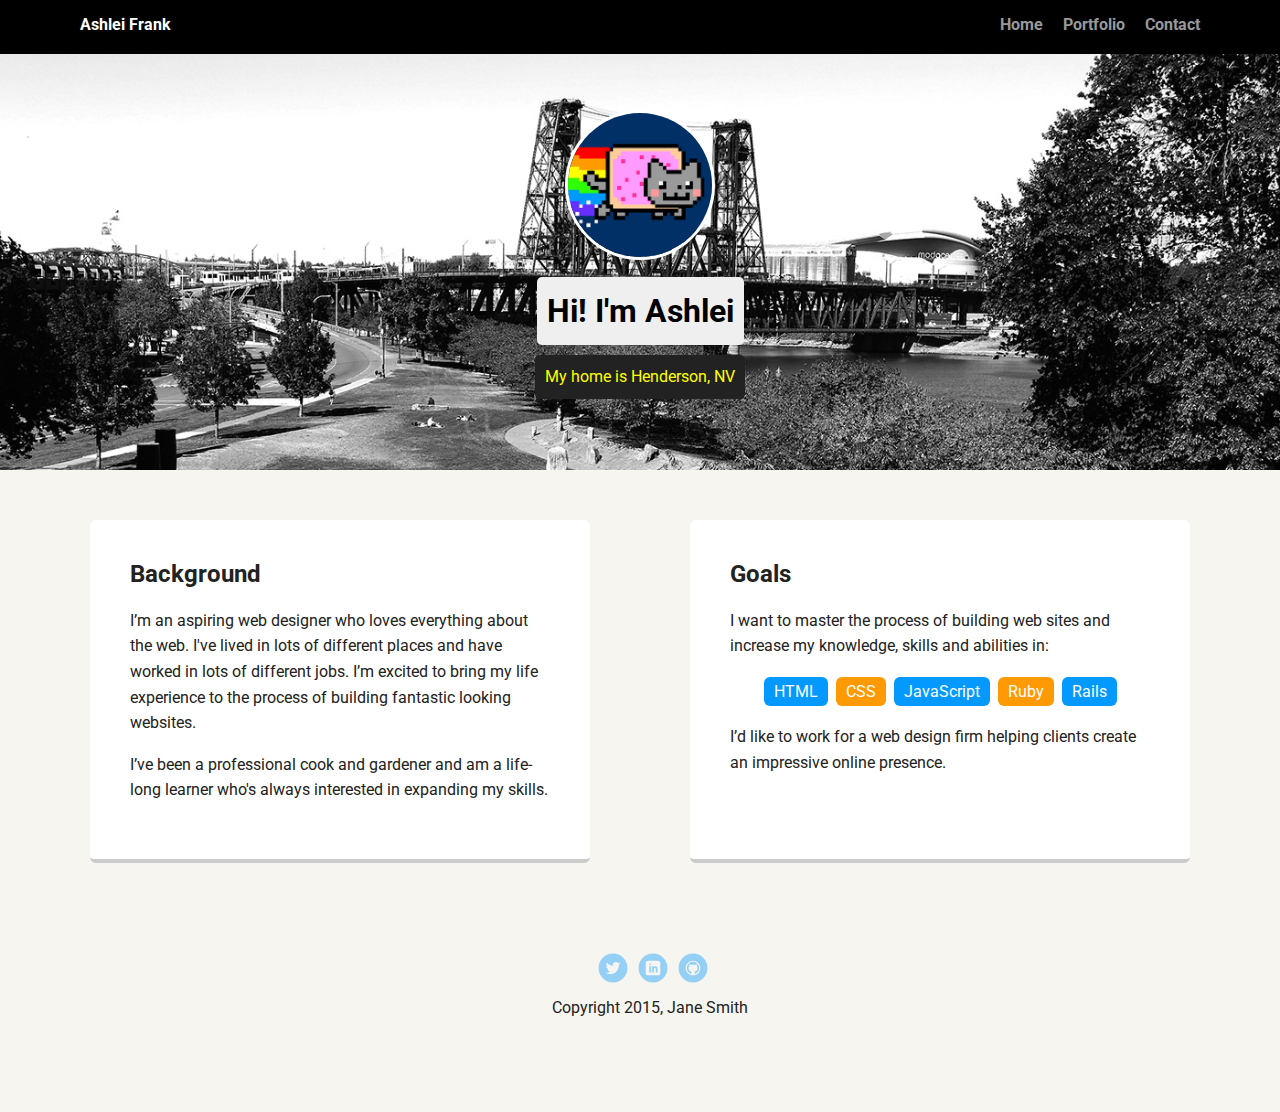
==== contact.html @ 9872d209 "Profile picture changed" ====
<!doctype html>
<html lang="en">
<head>
  <meta charset="utf-8">
  <title>Ashlei Frank's Profile</title>
  <meta name="viewport" content="width=device-width, initial-scale=1.0">
  <link rel="stylesheet" href="styles.css">
  <link href="https://fonts.googleapis.com/css?family=Muli%7CRoboto:400,300,500,700,900" rel="stylesheet">
</head>
  <body>

    <div class="main-nav">
        <ul class="nav">
          <li class="name">Ashlei Frank</li>
          <li><a href="../techdegree-project-1/index.html">Home</a></li>
          <li><a href="../techdegree-project-1/experience.html">Portfolio</a></li>
          <li><a href="../techdegree-project-1/contact.html">Contact</a></li>
        </ul>
    </div>

    <header>
      <img src="images/me.png" alt="Drawing of Jane Smith" class="profile-image">
      <h1 class="tag name">Hi! I'm Ashlei</h1>
      <p class="tag location">My home is Henderson, NV</p>
    </header>

    <main class="flex">
      <div class="card">
        <h2>Background</h2>
        <p>I’m an aspiring web designer who loves everything about the web. I've lived in lots of different places and have worked in lots of different jobs. I’m excited to bring my life experience to the process of building fantastic looking websites.</p>
        <p>I’ve been a professional cook and gardener and am a life-long learner who's always interested in expanding my skills.</p>
      </div> 

      <div class="card">
        <h2>Goals</h2>
        <p>I want to master the process of building web sites and increase my knowledge, skills and abilities in:</p>
        <ul class="skills">
          <li>HTML</li>
          <li>CSS</li>
          <li>JavaScript</li>
          <li>Ruby</li>
          <li>Rails</li>
        </ul>
        <p>I’d like to work for a web design firm helping clients create an impressive online presence.</p>
      </div> 

    </main>
    <footer>
      <ul>
        <li><a href="#" class="social twitter">Twitter</a></li>
        <li><a href="#" class="social linkedin">LinkedIn</a></li>
        <li><a href="#" class="social github">Github</a></li>
      </ul>
      <p class="copyright">Copyright 2015, Jane Smith</p>
    </footer>
  </body>
  </html>
---- styles.css ----
/* Global Layout Set-up */
* { 
  box-sizing: border-box;
}
  
body {
  margin: 0;
  padding: 0;
  text-align: center;
  font-family: 'Roboto', sans-serif;
  color: #222;
  background: #f7f5f0;
}
/* Link Styles */

a {
  text-decoration: none;
  color: #999;
}
a:hover {
  color: #6633ff;
}

/* Section Styles */

.main-nav {
  width: 100%;
  background: black;
  min-height: 30px;
  padding: 10px;
  position: fixed;
  text-align: center;
}
.nav {
  display: flex;
  justify-content: space-around;
  font-weight: 700;
  list-style-type: none;
  margin: 0 auto;
  padding: 0;
}

.nav .name {
    display: block;
    margin-right: auto;
    color: white;
}
.nav li {
  padding: 5px 10px 10px 10px;
}
.nav a {
  transition: all .5s;
}
.nav a:hover {
  color: white
}

header {
  text-align: center;
  background: url('images/portland.jpg') no-repeat top center ;
  background-size: cover;
  overflow: hidden;
  padding-top: 60px;
}
header {
  line-height: 1.5;
}
header .profile-image {
  margin-top: 50px;
  width: 150px;
  height: 150px;
  border-radius: 50%;
  border: 3px solid white;
  transition: all .5s;
}
header .profile-image:hover {
  transform: scale(1.2) rotate(5deg);
}
.tag {
  background-color: #efefef;
  color: black;
  padding: 10px;
  border-radius: 5px;
  display: table;
  margin: 10px auto;
} 
.location {
  background-color: #222;
  color: yellow;
}
.card {
  margin: 30px;
  padding: 20px 40px 40px;
  max-width: 500px;
  text-align: left;
  background: #fff;
  border-bottom: 4px solid #ccc;
  border-radius: 6px;
  transition: all .5s;
}
.card:hover {
  border-color: #ff99ff;
}

ul.skills {
  padding: 0;
  text-align: center;
}

.skills li {
  border-radius: 6px;
  display: inline-block;
  background: #ff9904;
  color: white;
  padding: 5px 10px;
  margin: 2px;
}

.skills li:nth-child(odd) {
  background: #0399ff;
}

footer {
  width: 100%;
  min-height: 30px;
  padding: 20px 0 40px 20px;
}

footer .copyright {
  top: -8px;
  font-size: .75em;
}

footer ul {
  list-style-type: none;
  margin: 0;
  padding: 0;
}

footer ul li {
  display: inline-block;
}

a.social {
  display: inline-block;
  text-indent: -9999px;
  margin-left: 5px;
  width: 30px;
  height: 30px;
  background-size: 30px 30px;
  opacity: .4;
  transition: all .5s;
}
a.twitter {
  background-image: url(images/twitter.svg);
}
a.linkedin {
  background-image: url(images/linkedin.svg);
}
a.github {
  background-image: url(images/github.svg);
}
a.social:hover {
  opacity: 1;
}
.clearfix {
  clear: both;
}

/* Styles for larger screens */
@media screen and (min-width: 720px) {
  
  .flex {
      display: -ms-flexbox;      /* TWEENER - IE 10 */
      display: flex; 
      max-width: 1200px;
      -ms-flex-pack: distribute;
      justify-content: space-around;
      margin: 0 auto;
  }

  header {
    min-height: 470px;
  }

  .nav {
    max-width: 1200px;
    padding: 0 30px;
  }


  main {
    padding-top: 20px;
  }

  main p {
    line-height: 1.6em;
  }

  footer {
    font-size: 1.3em;
    max-width: 1200px;
    margin: 40px auto;
  }

}
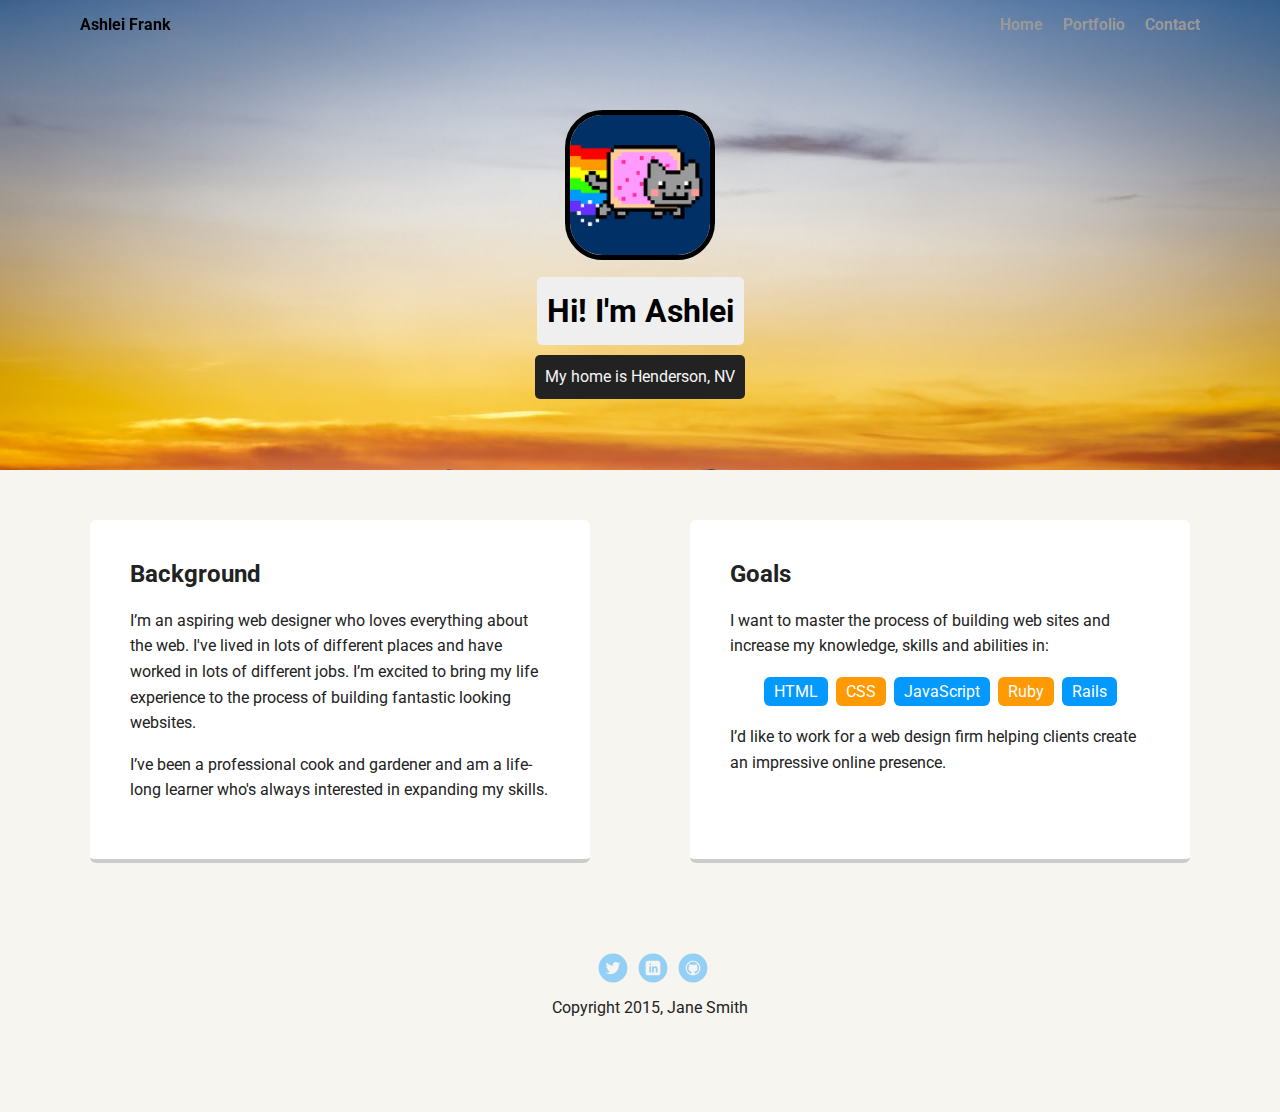
==== commit 63081bee: "navigation menu style change" ====
--- a/contact.html
+++ b/contact.html
@@ -13,7 +13,7 @@
         <ul class="nav">
           <li class="name">Ashlei Frank</li>
           <li><a href="../techdegree-project-1/index.html">Home</a></li>
-          <li><a href="../techdegree-project-1/experience.html">Portfolio</a></li>
+          <li><a href="../techdegree-project-1/portfolio.html">Portfolio</a></li>
           <li><a href="../techdegree-project-1/contact.html">Contact</a></li>
         </ul>
     </div>
--- a/styles.css
+++ b/styles.css
@@ -25,7 +25,7 @@
 
 .main-nav {
   width: 100%;
-  background: black;
+  background: transparent;
   min-height: 30px;
   padding: 10px;
   position: fixed;
@@ -43,7 +43,7 @@
 .nav .name {
     display: block;
     margin-right: auto;
-    color: white;
+    color: black;
 }
 .nav li {
   padding: 5px 10px 10px 10px;
@@ -52,12 +52,12 @@
   transition: all .5s;
 }
 .nav a:hover {
-  color: white
+  color: tan
 }
 
 header {
   text-align: center;
-  background: url('images/portland.jpg') no-repeat top center ;
+  background: url('images/new_background_.jpg') no-repeat top center ;
   background-size: cover;
   overflow: hidden;
   padding-top: 60px;
@@ -69,8 +69,8 @@
   margin-top: 50px;
   width: 150px;
   height: 150px;
-  border-radius: 50%;
-  border: 3px solid white;
+  border-radius: 25%;
+  border: 5px solid black;
   transition: all .5s;
 }
 header .profile-image:hover {
@@ -86,7 +86,7 @@
 } 
 .location {
   background-color: #222;
-  color: yellow;
+  color: whitesmoke;
 }
 .card {
   margin: 30px;
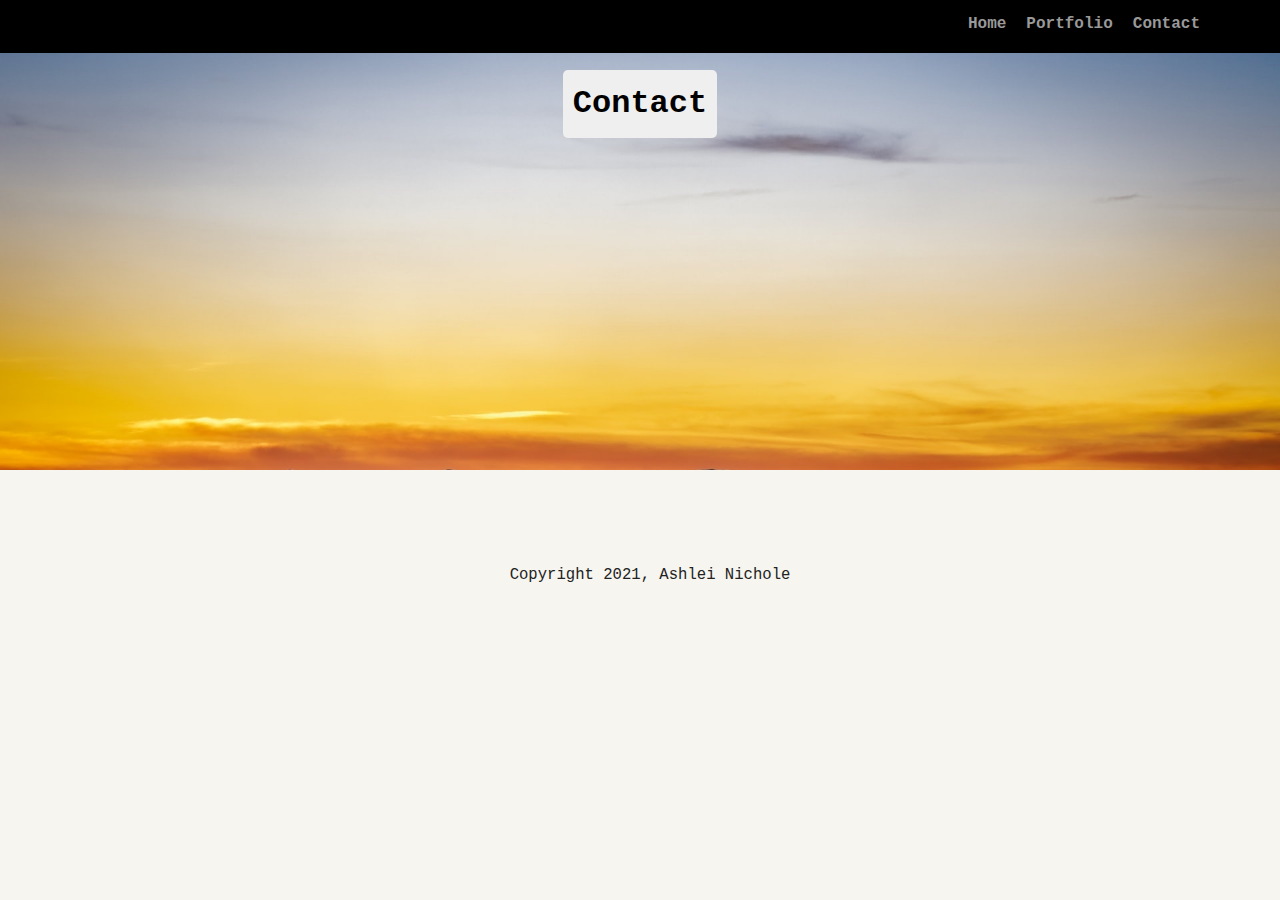
==== commit c8c6c7da: "created 3rd link" ====
--- a/contact.html
+++ b/contact.html
@@ -2,56 +2,31 @@
 <html lang="en">
 <head>
   <meta charset="utf-8">
-  <title>Ashlei Frank's Profile</title>
+  <title>Contact</title>
   <meta name="viewport" content="width=device-width, initial-scale=1.0">
   <link rel="stylesheet" href="styles.css">
   <link href="https://fonts.googleapis.com/css?family=Muli%7CRoboto:400,300,500,700,900" rel="stylesheet">
 </head>
   <body>
-
     <div class="main-nav">
         <ul class="nav">
           <li class="name">Ashlei Frank</li>
-          <li><a href="../techdegree-project-1/index.html">Home</a></li>
-          <li><a href="../techdegree-project-1/portfolio.html">Portfolio</a></li>
-          <li><a href="../techdegree-project-1/contact.html">Contact</a></li>
+          <li><a href="index.html">Home</a></li>
+          <li><a href="portfolio.html">Portfolio</a></li>
+          <li><a href="contact.html">Contact</a></li>
         </ul>
     </div>
 
     <header>
-      <img src="images/me.png" alt="Drawing of Jane Smith" class="profile-image">
-      <h1 class="tag name">Hi! I'm Ashlei</h1>
-      <p class="tag location">My home is Henderson, NV</p>
+      <h1 class="tag name">Contact</h1>
     </header>
 
-    <main class="flex">
-      <div class="card">
-        <h2>Background</h2>
-        <p>I’m an aspiring web designer who loves everything about the web. I've lived in lots of different places and have worked in lots of different jobs. I’m excited to bring my life experience to the process of building fantastic looking websites.</p>
-        <p>I’ve been a professional cook and gardener and am a life-long learner who's always interested in expanding my skills.</p>
-      </div> 
+    <main>
+     <!-- This is where contact information will be placed -->
+    </main>
 
-      <div class="card">
-        <h2>Goals</h2>
-        <p>I want to master the process of building web sites and increase my knowledge, skills and abilities in:</p>
-        <ul class="skills">
-          <li>HTML</li>
-          <li>CSS</li>
-          <li>JavaScript</li>
-          <li>Ruby</li>
-          <li>Rails</li>
-        </ul>
-        <p>I’d like to work for a web design firm helping clients create an impressive online presence.</p>
-      </div> 
-
-    </main>
     <footer>
-      <ul>
-        <li><a href="#" class="social twitter">Twitter</a></li>
-        <li><a href="#" class="social linkedin">LinkedIn</a></li>
-        <li><a href="#" class="social github">Github</a></li>
-      </ul>
-      <p class="copyright">Copyright 2015, Jane Smith</p>
+      <p class="copyright">Copyright 2021, Ashlei Nichole</p>
     </footer>
   </body>
-  </html>
+  </html>--- a/styles.css
+++ b/styles.css
@@ -7,7 +7,7 @@
   margin: 0;
   padding: 0;
   text-align: center;
-  font-family: 'Roboto', sans-serif;
+  font-family: 'Courier New', monospace;
   color: #222;
   background: #f7f5f0;
 }
@@ -25,7 +25,7 @@
 
 .main-nav {
   width: 100%;
-  background: transparent;
+  background: black;
   min-height: 30px;
   padding: 10px;
   position: fixed;
@@ -52,7 +52,7 @@
   transition: all .5s;
 }
 .nav a:hover {
-  color: tan
+  color: white
 }
 
 header {
@@ -69,12 +69,12 @@
   margin-top: 50px;
   width: 150px;
   height: 150px;
-  border-radius: 25%;
-  border: 5px solid black;
+  border-radius: 2%;
+  border: 4px solid black;
   transition: all .5s;
 }
 header .profile-image:hover {
-  transform: scale(1.2) rotate(5deg);
+  transform: scale(1.2) rotate(2deg);
 }
 .tag {
   background-color: #efefef;
@@ -99,7 +99,7 @@
   transition: all .5s;
 }
 .card:hover {
-  border-color: #ff99ff;
+  border-color: #C7A88C;
 }
 
 ul.skills {
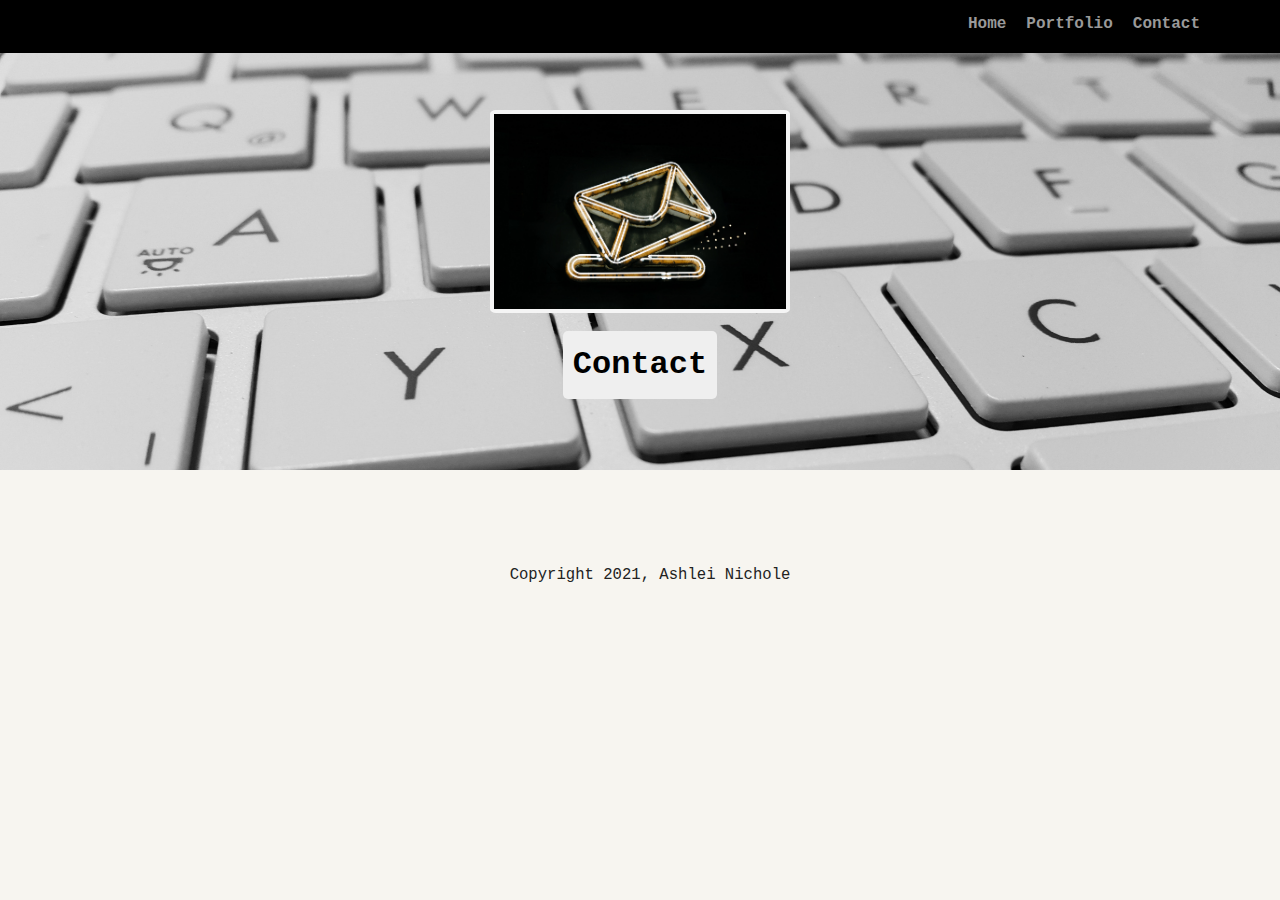
==== commit dfbd86a9: "new images added" ====
--- a/contact.html
+++ b/contact.html
@@ -8,17 +8,18 @@
   <link href="https://fonts.googleapis.com/css?family=Muli%7CRoboto:400,300,500,700,900" rel="stylesheet">
 </head>
   <body>
-    <div class="main-nav">
+    <nav class="main-nav">
         <ul class="nav">
           <li class="name">Ashlei Frank</li>
           <li><a href="index.html">Home</a></li>
           <li><a href="portfolio.html">Portfolio</a></li>
           <li><a href="contact.html">Contact</a></li>
         </ul>
-    </div>
+    </nav>
 
     <header>
-      <h1 class="tag name">Contact</h1>
+     <img src="images/contact_img.jpg" alt="image with letter and paperclip" class="contact-img">
+     <h1 class="tag name">Contact</h1>
     </header>
 
     <main>
--- a/styles.css
+++ b/styles.css
@@ -57,7 +57,7 @@
 
 header {
   text-align: center;
-  background: url('images/new_background_.jpg') no-repeat top center ;
+  background: url('images/keyboard-background.jpg') no-repeat top center ;
   background-size: cover;
   overflow: hidden;
   padding-top: 60px;
@@ -67,14 +67,21 @@
 }
 header .profile-image {
   margin-top: 50px;
-  width: 150px;
-  height: 150px;
+  width: 300px;
+  height: 300px;
   border-radius: 2%;
   border: 4px solid black;
   transition: all .5s;
 }
 header .profile-image:hover {
   transform: scale(1.2) rotate(2deg);
+}
+header .contact-img {
+  margin-top: 50px;
+  width: 300px;
+  border-radius: 2%;
+  border: 4px solid whitesmoke;
+  transition: all .5s;
 }
 .tag {
   background-color: #efefef;
@@ -95,11 +102,11 @@
   text-align: left;
   background: #fff;
   border-bottom: 4px solid #ccc;
-  border-radius: 6px;
+  border-right: 4px solid #ccc;
   transition: all .5s;
 }
 .card:hover {
-  border-color: #C7A88C;
+  border-color: black;
 }
 
 ul.skills {
